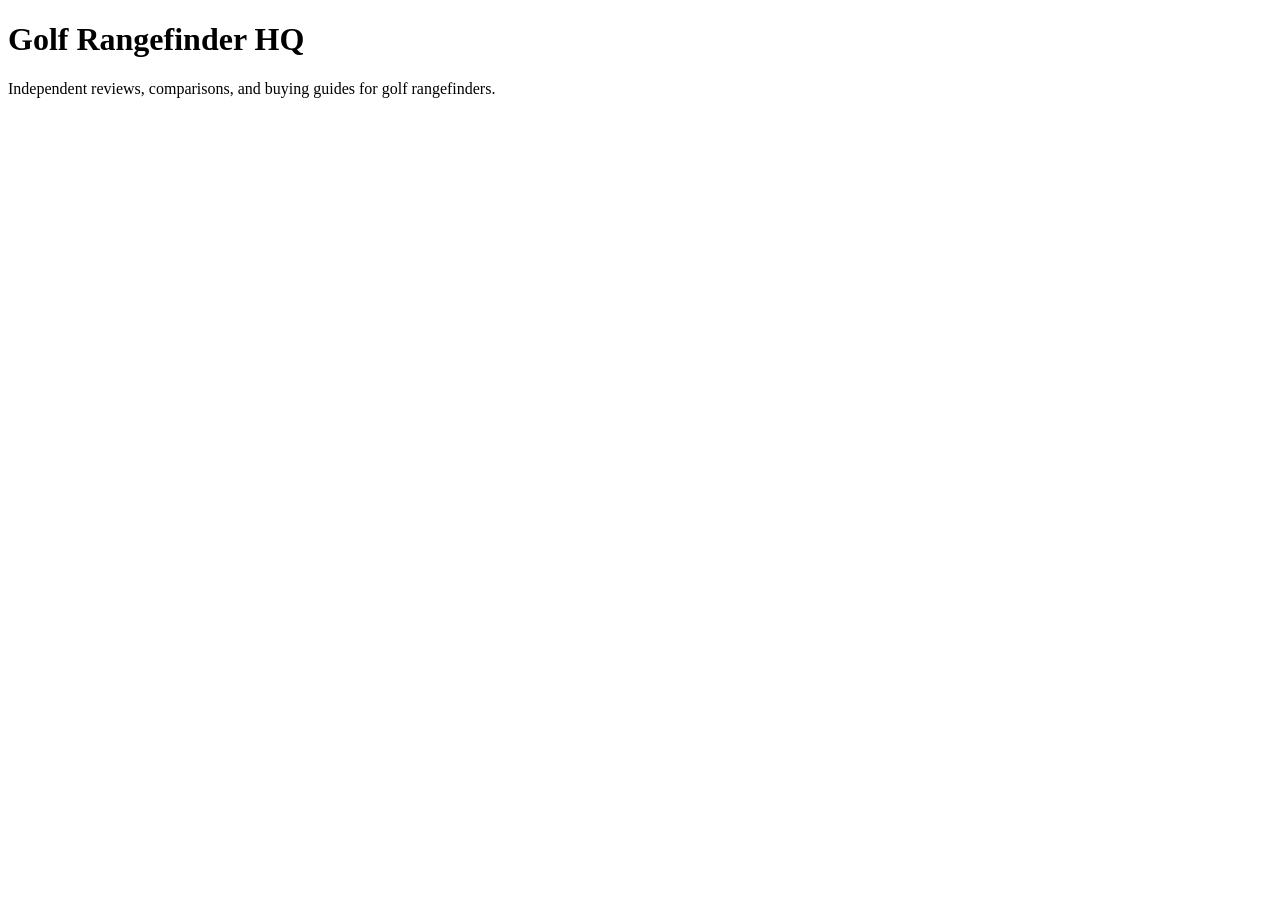
==== index.html @ c29e90dc "Add initial index.html for Golf Rangefinder HQ" ====
<!DOCTYPE html>
<html>
<head>
    <title>Golf Rangefinder HQ</title>
</head>
<body>
    <h1>Golf Rangefinder HQ</h1>
    <p>Independent reviews, comparisons, and buying guides for golf rangefinders.</p>
</body>
</html>
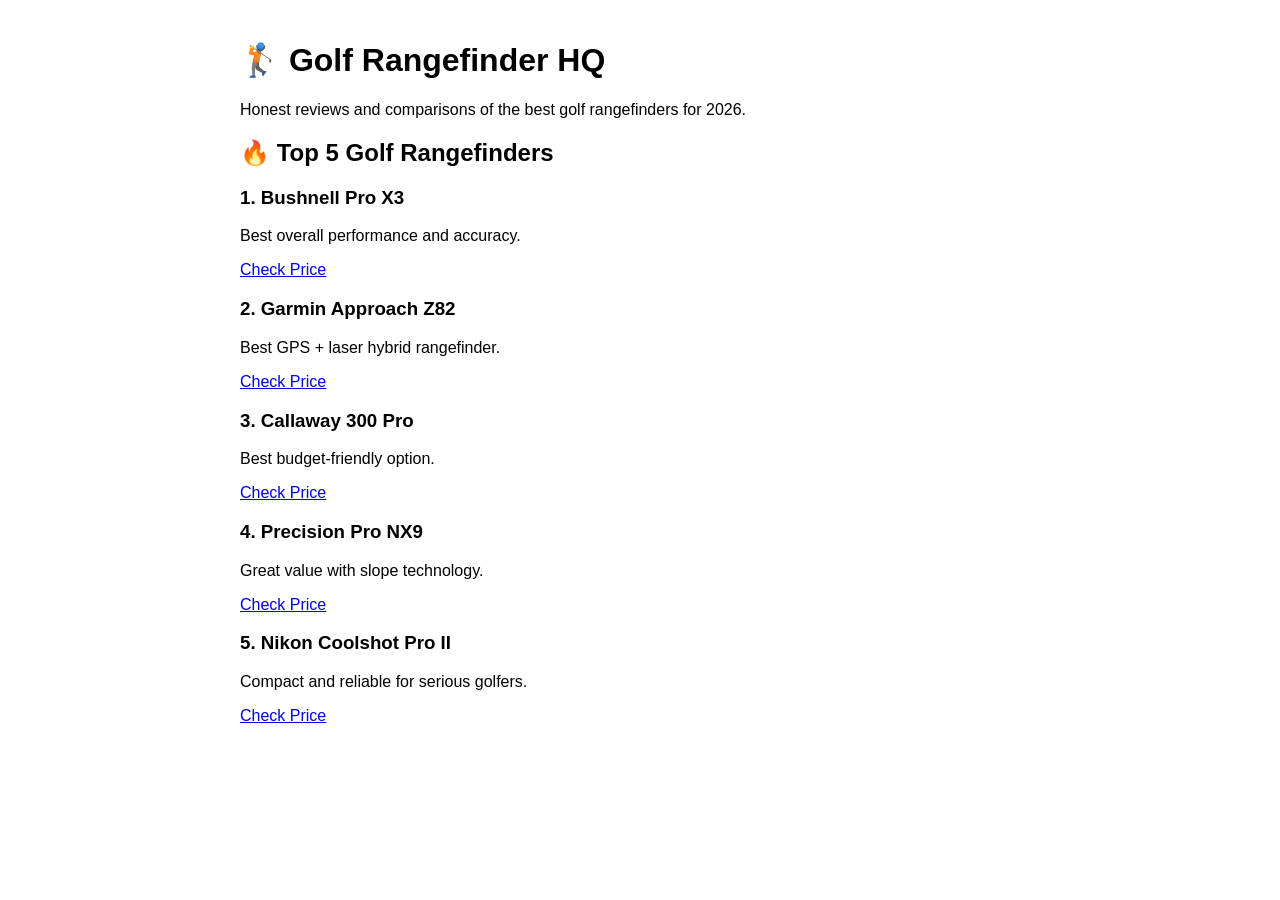
==== commit c9f0aebf: "Enhance index.html with new title and content Updated the title and added content for top golf range" ====
--- a/index.html
+++ b/index.html
@@ -1,10 +1,34 @@
 <!DOCTYPE html>
 <html>
 <head>
-    <title>Golf Rangefinder HQ</title>
+    <title>Golf Rangefinder HQ - Best Golf Rangefinders 2026</title>
 </head>
-<body>
-    <h1>Golf Rangefinder HQ</h1>
-    <p>Independent reviews, comparisons, and buying guides for golf rangefinders.</p>
+<body style="font-family: Arial; max-width: 800px; margin: auto; padding: 20px;">
+
+    <h1>🏌️ Golf Rangefinder HQ</h1>
+    <p>Honest reviews and comparisons of the best golf rangefinders for 2026.</p>
+
+    <h2>🔥 Top 5 Golf Rangefinders</h2>
+
+    <h3>1. Bushnell Pro X3</h3>
+    <p>Best overall performance and accuracy.</p>
+    <a href="YOUR-AFFILIATE-LINK-HERE">Check Price</a>
+
+    <h3>2. Garmin Approach Z82</h3>
+    <p>Best GPS + laser hybrid rangefinder.</p>
+    <a href="YOUR-AFFILIATE-LINK-HERE">Check Price</a>
+
+    <h3>3. Callaway 300 Pro</h3>
+    <p>Best budget-friendly option.</p>
+    <a href="YOUR-AFFILIATE-LINK-HERE">Check Price</a>
+
+    <h3>4. Precision Pro NX9</h3>
+    <p>Great value with slope technology.</p>
+    <a href="YOUR-AFFILIATE-LINK-HERE">Check Price</a>
+
+    <h3>5. Nikon Coolshot Pro II</h3>
+    <p>Compact and reliable for serious golfers.</p>
+    <a href="YOUR-AFFILIATE-LINK-HERE">Check Price</a>
+
 </body>
 </html>
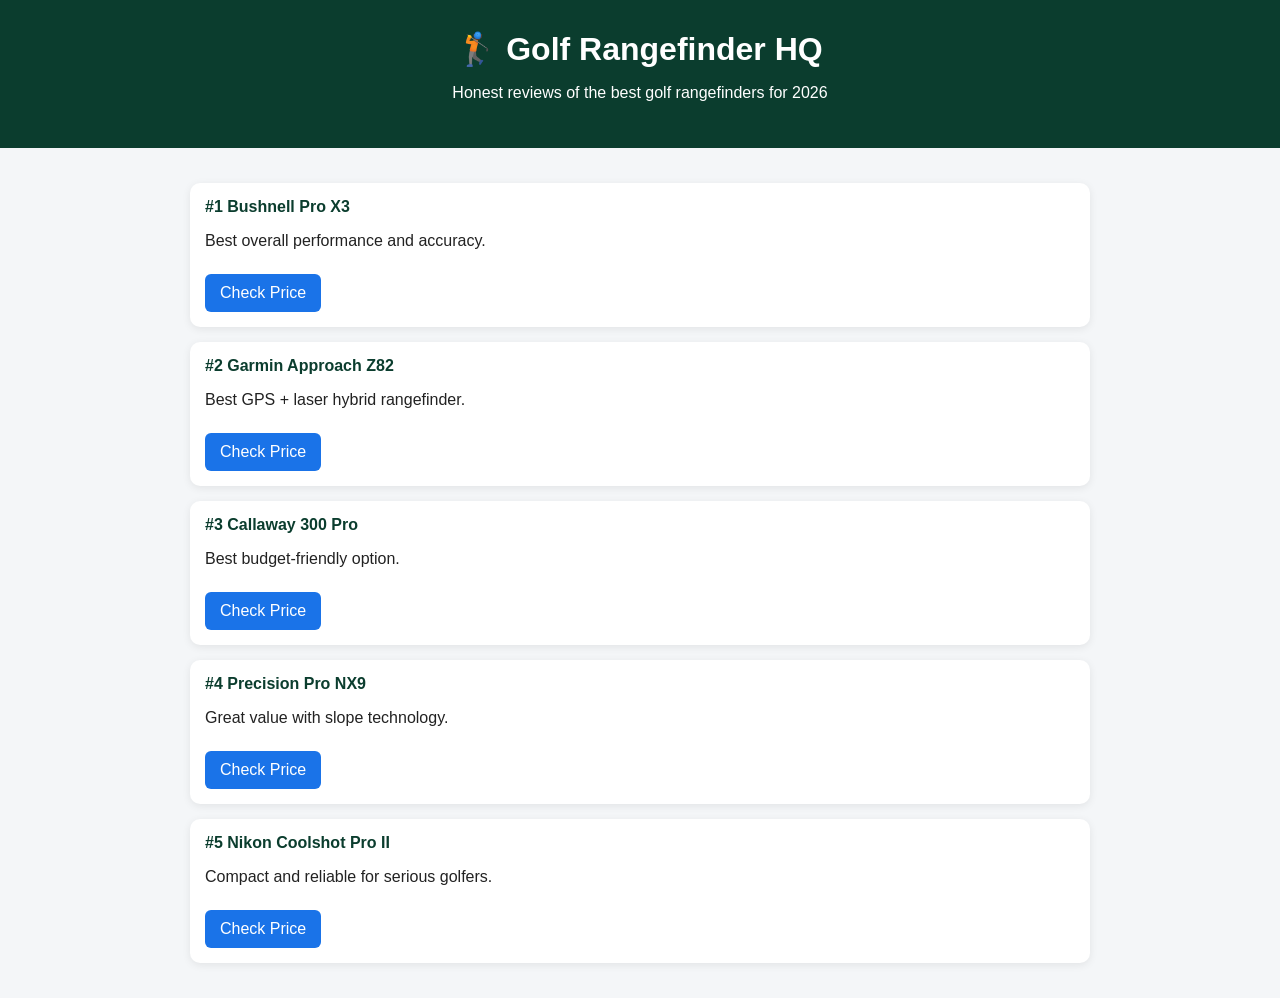
==== commit c6ff1f09: "Enhance index.html with styles and structured content Added styling and structured content for golf " ====
--- a/index.html
+++ b/index.html
@@ -1,34 +1,103 @@
 <!DOCTYPE html>
-<html>
+<html lang="en">
 <head>
-    <title>Golf Rangefinder HQ - Best Golf Rangefinders 2026</title>
+    <meta charset="UTF-8">
+    <title>Golf Rangefinder HQ - Best Rangefinders 2026</title>
+
+    <style>
+        body {
+            font-family: Arial, sans-serif;
+            margin: 0;
+            background: #f4f6f8;
+            color: #222;
+        }
+
+        .container {
+            max-width: 900px;
+            margin: auto;
+            padding: 20px;
+        }
+
+        header {
+            background: #0b3d2e;
+            color: white;
+            padding: 30px 20px;
+            text-align: center;
+        }
+
+        h1 {
+            margin: 0;
+        }
+
+        .card {
+            background: white;
+            padding: 15px;
+            margin: 15px 0;
+            border-radius: 10px;
+            box-shadow: 0 2px 8px rgba(0,0,0,0.08);
+        }
+
+        .btn {
+            display: inline-block;
+            padding: 10px 15px;
+            background: #1a73e8;
+            color: white;
+            text-decoration: none;
+            border-radius: 6px;
+            margin-top: 8px;
+        }
+
+        .btn:hover {
+            background: #1558b0;
+        }
+
+        .rank {
+            font-weight: bold;
+            color: #0b3d2e;
+        }
+    </style>
 </head>
-<body style="font-family: Arial; max-width: 800px; margin: auto; padding: 20px;">
 
+<body>
+
+<header>
     <h1>🏌️ Golf Rangefinder HQ</h1>
-    <p>Honest reviews and comparisons of the best golf rangefinders for 2026.</p>
+    <p>Honest reviews of the best golf rangefinders for 2026</p>
+</header>
 
-    <h2>🔥 Top 5 Golf Rangefinders</h2>
+<div class="container">
 
-    <h3>1. Bushnell Pro X3</h3>
-    <p>Best overall performance and accuracy.</p>
-    <a href="YOUR-AFFILIATE-LINK-HERE">Check Price</a>
+    <div class="card">
+        <div class="rank">#1 Bushnell Pro X3</div>
+        <p>Best overall performance and accuracy.</p>
+        <a class="btn" href="#">Check Price</a>
+    </div>
 
-    <h3>2. Garmin Approach Z82</h3>
-    <p>Best GPS + laser hybrid rangefinder.</p>
-    <a href="YOUR-AFFILIATE-LINK-HERE">Check Price</a>
+    <div class="card">
+        <div class="rank">#2 Garmin Approach Z82</div>
+        <p>Best GPS + laser hybrid rangefinder.</p>
+        <a class="btn" href="#">Check Price</a>
+    </div>
 
-    <h3>3. Callaway 300 Pro</h3>
-    <p>Best budget-friendly option.</p>
-    <a href="YOUR-AFFILIATE-LINK-HERE">Check Price</a>
+    <div class="card">
+        <div class="rank">#3 Callaway 300 Pro</div>
+        <p>Best budget-friendly option.</p>
+        <a class="btn" href="#">Check Price</a>
+    </div>
 
-    <h3>4. Precision Pro NX9</h3>
-    <p>Great value with slope technology.</p>
-    <a href="YOUR-AFFILIATE-LINK-HERE">Check Price</a>
+    <div class="card">
+        <div class="rank">#4 Precision Pro NX9</div>
+        <p>Great value with slope technology.</p>
+        <a class="btn" href="#">Check Price</a>
+    </div>
 
-    <h3>5. Nikon Coolshot Pro II</h3>
-    <p>Compact and reliable for serious golfers.</p>
-    <a href="YOUR-AFFILIATE-LINK-HERE">Check Price</a>
+    <div class="card">
+        <div class="rank">#5 Nikon Coolshot Pro II</div>
+        <p>Compact and reliable for serious golfers.</p>
+        <a class="btn" href="#">Check Price</a>
+    </div>
+
+</div>
 
 </body>
 </html>
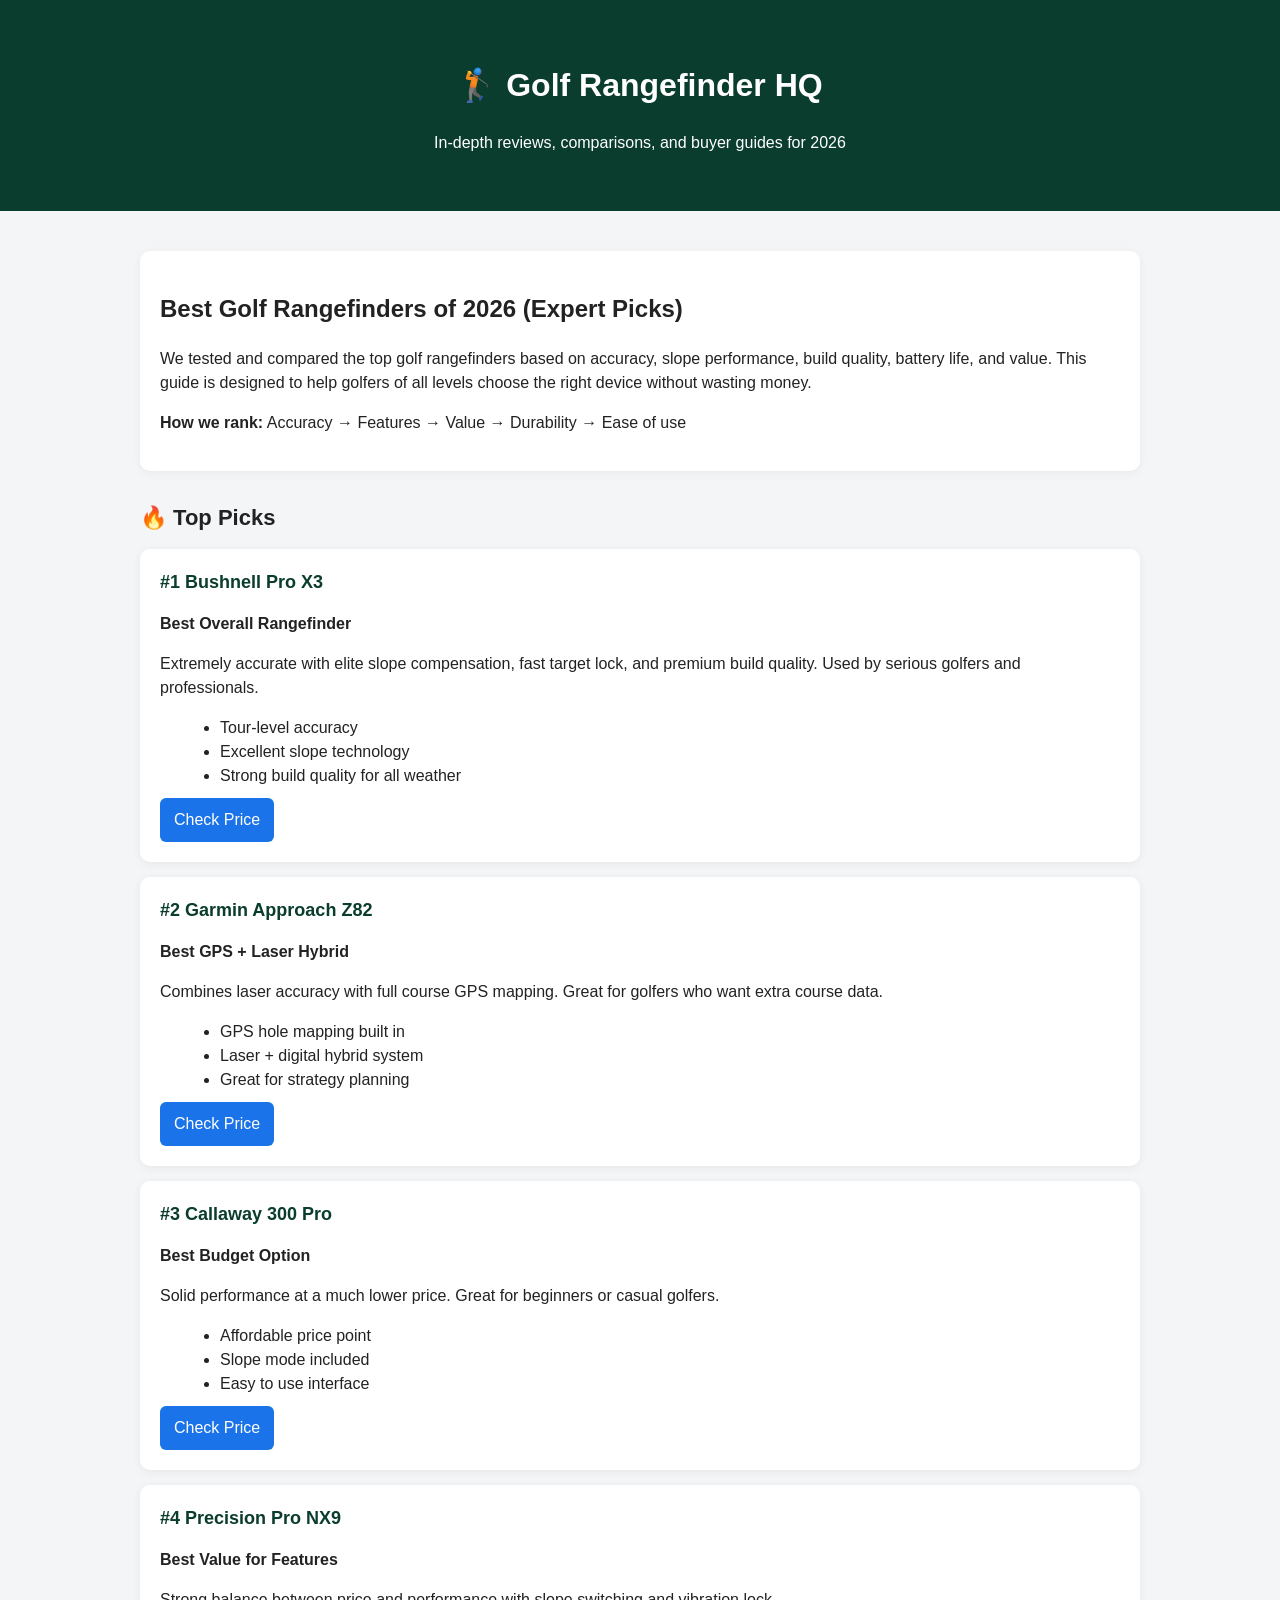
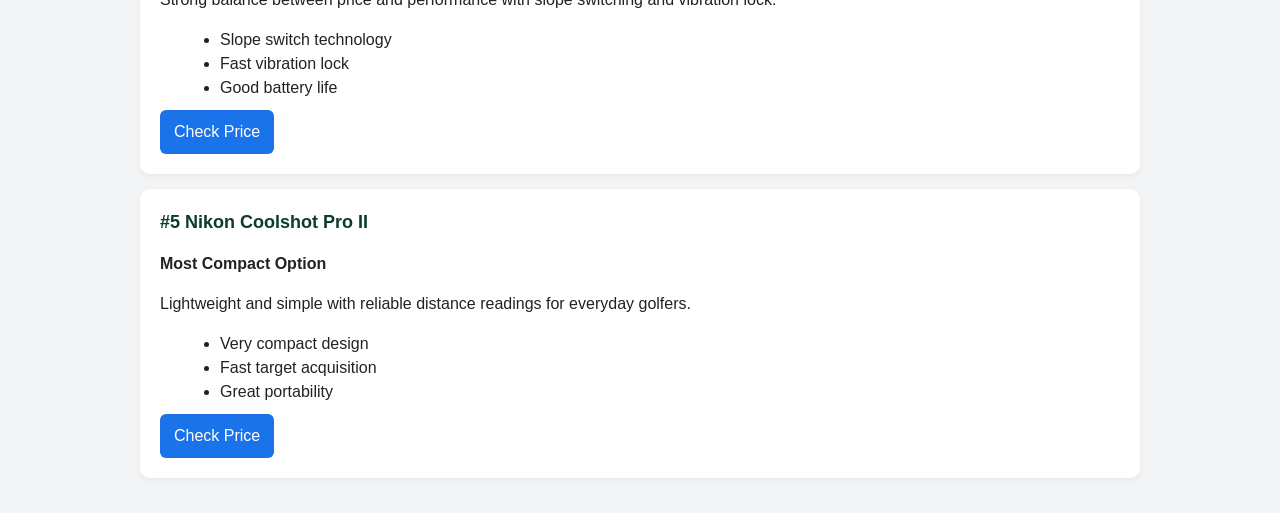
==== commit d5572e08: "Revise HTML structure and improve styling Updated content and styling for the Golf Rangefinder HQ pa" ====
--- a/index.html
+++ b/index.html
@@ -1,101 +1,175 @@
 <!DOCTYPE html>
 <html lang="en">
 <head>
-    <meta charset="UTF-8">
-    <title>Golf Rangefinder HQ - Best Rangefinders 2026</title>
+<meta charset="UTF-8">
+<title>Golf Rangefinder HQ - Best Golf Rangefinders 2026</title>
 
-    <style>
-        body {
-            font-family: Arial, sans-serif;
-            margin: 0;
-            background: #f4f6f8;
-            color: #222;
-        }
+<style>
+    body {
+        font-family: Arial, sans-serif;
+        margin: 0;
+        background: #f3f5f7;
+        color: #222;
+        line-height: 1.5;
+    }
 
-        .container {
-            max-width: 900px;
-            margin: auto;
-            padding: 20px;
-        }
+    header {
+        background: #0b3d2e;
+        color: white;
+        padding: 40px 20px;
+        text-align: center;
+    }
 
-        header {
-            background: #0b3d2e;
-            color: white;
-            padding: 30px 20px;
-            text-align: center;
-        }
+    .container {
+        max-width: 1000px;
+        margin: auto;
+        padding: 20px;
+    }
 
-        h1 {
-            margin: 0;
-        }
+    .intro {
+        background: white;
+        padding: 20px;
+        border-radius: 10px;
+        margin-top: 20px;
+        box-shadow: 0 2px 10px rgba(0,0,0,0.05);
+    }
 
-        .card {
-            background: white;
-            padding: 15px;
-            margin: 15px 0;
-            border-radius: 10px;
-            box-shadow: 0 2px 8px rgba(0,0,0,0.08);
-        }
+    .card {
+        background: white;
+        padding: 20px;
+        margin: 15px 0;
+        border-radius: 10px;
+        box-shadow: 0 2px 10px rgba(0,0,0,0.06);
+    }
 
-        .btn {
-            display: inline-block;
-            padding: 10px 15px;
-            background: #1a73e8;
-            color: white;
-            text-decoration: none;
-            border-radius: 6px;
-            margin-top: 8px;
-        }
+    .rank {
+        font-size: 18px;
+        font-weight: bold;
+        color: #0b3d2e;
+        margin-bottom: 5px;
+    }
 
-        .btn:hover {
-            background: #1558b0;
-        }
+    .btn {
+        display: inline-block;
+        padding: 10px 14px;
+        background: #1a73e8;
+        color: white;
+        text-decoration: none;
+        border-radius: 6px;
+        margin-top: 10px;
+    }
 
-        .rank {
-            font-weight: bold;
-            color: #0b3d2e;
-        }
-    </style>
+    .btn:hover {
+        background: #1558b0;
+    }
+
+    .section-title {
+        margin-top: 30px;
+        font-size: 22px;
+        font-weight: bold;
+    }
+
+    ul {
+        margin: 10px 0 0 20px;
+    }
+
+</style>
 </head>
 
 <body>
 
 <header>
     <h1>🏌️ Golf Rangefinder HQ</h1>
-    <p>Honest reviews of the best golf rangefinders for 2026</p>
+    <p>In-depth reviews, comparisons, and buyer guides for 2026</p>
 </header>
 
 <div class="container">
 
-    <div class="card">
-        <div class="rank">#1 Bushnell Pro X3</div>
-        <p>Best overall performance and accuracy.</p>
-        <a class="btn" href="#">Check Price</a>
-    </div>
+<div class="intro">
+    <h2>Best Golf Rangefinders of 2026 (Expert Picks)</h2>
+    <p>
+        We tested and compared the top golf rangefinders based on accuracy, slope performance,
+        build quality, battery life, and value. This guide is designed to help golfers of all levels
+        choose the right device without wasting money.
+    </p>
 
-    <div class="card">
-        <div class="rank">#2 Garmin Approach Z82</div>
-        <p>Best GPS + laser hybrid rangefinder.</p>
-        <a class="btn" href="#">Check Price</a>
-    </div>
+    <p>
+        <strong>How we rank:</strong> Accuracy → Features → Value → Durability → Ease of use
+    </p>
+</div>
 
-    <div class="card">
-        <div class="rank">#3 Callaway 300 Pro</div>
-        <p>Best budget-friendly option.</p>
-        <a class="btn" href="#">Check Price</a>
-    </div>
+<div class="section-title">🔥 Top Picks</div>
 
-    <div class="card">
-        <div class="rank">#4 Precision Pro NX9</div>
-        <p>Great value with slope technology.</p>
-        <a class="btn" href="#">Check Price</a>
-    </div>
+<div class="card">
+    <div class="rank">#1 Bushnell Pro X3</div>
+    <p><strong>Best Overall Rangefinder</strong></p>
+    <p>
+        Extremely accurate with elite slope compensation, fast target lock, and premium build quality.
+        Used by serious golfers and professionals.
+    </p>
+    <ul>
+        <li>Tour-level accuracy</li>
+        <li>Excellent slope technology</li>
+        <li>Strong build quality for all weather</li>
+    </ul>
+    <a class="btn" href="#">Check Price</a>
+</div>
 
-    <div class="card">
-        <div class="rank">#5 Nikon Coolshot Pro II</div>
-        <p>Compact and reliable for serious golfers.</p>
-        <a class="btn" href="#">Check Price</a>
-    </div>
+<div class="card">
+    <div class="rank">#2 Garmin Approach Z82</div>
+    <p><strong>Best GPS + Laser Hybrid</strong></p>
+    <p>
+        Combines laser accuracy with full course GPS mapping. Great for golfers who want extra course data.
+    </p>
+    <ul>
+        <li>GPS hole mapping built in</li>
+        <li>Laser + digital hybrid system</li>
+        <li>Great for strategy planning</li>
+    </ul>
+    <a class="btn" href="#">Check Price</a>
+</div>
+
+<div class="card">
+    <div class="rank">#3 Callaway 300 Pro</div>
+    <p><strong>Best Budget Option</strong></p>
+    <p>
+        Solid performance at a much lower price. Great for beginners or casual golfers.
+    </p>
+    <ul>
+        <li>Affordable price point</li>
+        <li>Slope mode included</li>
+        <li>Easy to use interface</li>
+    </ul>
+    <a class="btn" href="#">Check Price</a>
+</div>
+
+<div class="card">
+    <div class="rank">#4 Precision Pro NX9</div>
+    <p><strong>Best Value for Features</strong></p>
+    <p>
+        Strong balance between price and performance with slope switching and vibration lock.
+    </p>
+    <ul>
+        <li>Slope switch technology</li>
+        <li>Fast vibration lock</li>
+        <li>Good battery life</li>
+    </ul>
+    <a class="btn" href="#">Check Price</a>
+</div>
+
+<div class="card">
+    <div class="rank">#5 Nikon Coolshot Pro II</div>
+    <p><strong>Most Compact Option</strong></p>
+    <p>
+        Lightweight and simple with reliable distance readings for everyday golfers.
+    </p>
+    <ul>
+        <li>Very compact design</li>
+        <li>Fast target acquisition</li>
+        <li>Great portability</li>
+    </ul>
+    <a class="btn" href="#">Check Price</a>
+</div>
 
 </div>
 
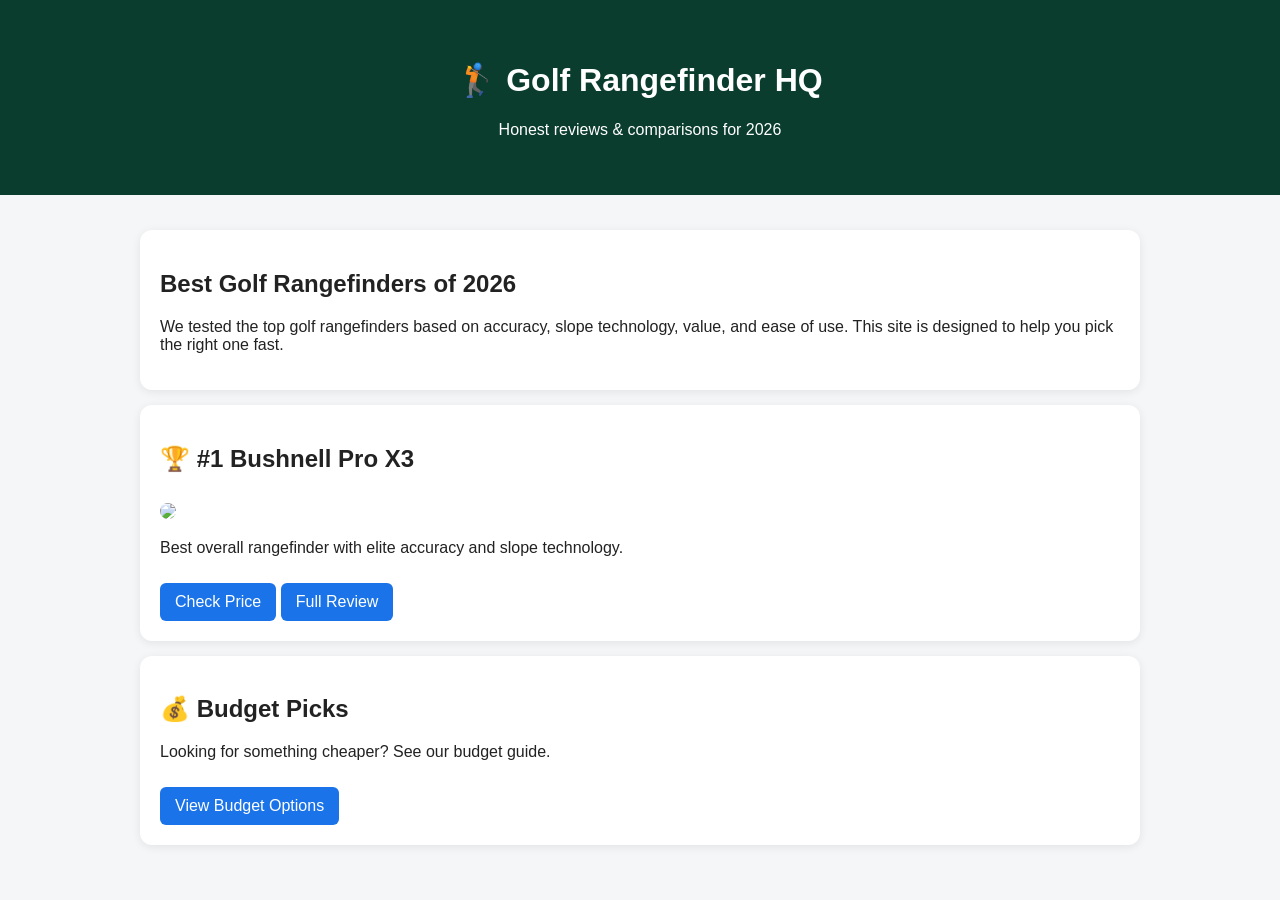
==== commit 499dce30: "Revise index.html for better layout and content Updated content and structure for improved clarity a" ====
--- a/index.html
+++ b/index.html
@@ -1,174 +1,42 @@
 <!DOCTYPE html>
-<html lang="en">
+<html>
 <head>
-<meta charset="UTF-8">
-<title>Golf Rangefinder HQ - Best Golf Rangefinders 2026</title>
-
-<style>
-    body {
-        font-family: Arial, sans-serif;
-        margin: 0;
-        background: #f3f5f7;
-        color: #222;
-        line-height: 1.5;
-    }
-
-    header {
-        background: #0b3d2e;
-        color: white;
-        padding: 40px 20px;
-        text-align: center;
-    }
-
-    .container {
-        max-width: 1000px;
-        margin: auto;
-        padding: 20px;
-    }
-
-    .intro {
-        background: white;
-        padding: 20px;
-        border-radius: 10px;
-        margin-top: 20px;
-        box-shadow: 0 2px 10px rgba(0,0,0,0.05);
-    }
-
-    .card {
-        background: white;
-        padding: 20px;
-        margin: 15px 0;
-        border-radius: 10px;
-        box-shadow: 0 2px 10px rgba(0,0,0,0.06);
-    }
-
-    .rank {
-        font-size: 18px;
-        font-weight: bold;
-        color: #0b3d2e;
-        margin-bottom: 5px;
-    }
-
-    .btn {
-        display: inline-block;
-        padding: 10px 14px;
-        background: #1a73e8;
-        color: white;
-        text-decoration: none;
-        border-radius: 6px;
-        margin-top: 10px;
-    }
-
-    .btn:hover {
-        background: #1558b0;
-    }
-
-    .section-title {
-        margin-top: 30px;
-        font-size: 22px;
-        font-weight: bold;
-    }
-
-    ul {
-        margin: 10px 0 0 20px;
-    }
-
-</style>
+    <title>Best Golf Rangefinders 2026</title>
+    <link rel="stylesheet" href="style.css">
 </head>
 
 <body>
 
 <header>
     <h1>🏌️ Golf Rangefinder HQ</h1>
-    <p>In-depth reviews, comparisons, and buyer guides for 2026</p>
+    <p>Honest reviews & comparisons for 2026</p>
 </header>
 
 <div class="container">
 
-<div class="intro">
-    <h2>Best Golf Rangefinders of 2026 (Expert Picks)</h2>
+<div class="card">
+    <h2>Best Golf Rangefinders of 2026</h2>
     <p>
-        We tested and compared the top golf rangefinders based on accuracy, slope performance,
-        build quality, battery life, and value. This guide is designed to help golfers of all levels
-        choose the right device without wasting money.
-    </p>
-
-    <p>
-        <strong>How we rank:</strong> Accuracy → Features → Value → Durability → Ease of use
+        We tested the top golf rangefinders based on accuracy, slope technology, value, and ease of use.
+        This site is designed to help you pick the right one fast.
     </p>
 </div>
 
-<div class="section-title">🔥 Top Picks</div>
+<div class="card">
+    <h2>🏆 #1 Bushnell Pro X3</h2>
 
-<div class="card">
-    <div class="rank">#1 Bushnell Pro X3</div>
-    <p><strong>Best Overall Rangefinder</strong></p>
-    <p>
-        Extremely accurate with elite slope compensation, fast target lock, and premium build quality.
-        Used by serious golfers and professionals.
-    </p>
-    <ul>
-        <li>Tour-level accuracy</li>
-        <li>Excellent slope technology</li>
-        <li>Strong build quality for all weather</li>
-    </ul>
+    <img src="images/bushnell.jpg">
+
+    <p>Best overall rangefinder with elite accuracy and slope technology.</p>
+
     <a class="btn" href="#">Check Price</a>
+    <a class="btn" href="reviews.html">Full Review</a>
 </div>
 
 <div class="card">
-    <div class="rank">#2 Garmin Approach Z82</div>
-    <p><strong>Best GPS + Laser Hybrid</strong></p>
-    <p>
-        Combines laser accuracy with full course GPS mapping. Great for golfers who want extra course data.
-    </p>
-    <ul>
-        <li>GPS hole mapping built in</li>
-        <li>Laser + digital hybrid system</li>
-        <li>Great for strategy planning</li>
-    </ul>
-    <a class="btn" href="#">Check Price</a>
-</div>
-
-<div class="card">
-    <div class="rank">#3 Callaway 300 Pro</div>
-    <p><strong>Best Budget Option</strong></p>
-    <p>
-        Solid performance at a much lower price. Great for beginners or casual golfers.
-    </p>
-    <ul>
-        <li>Affordable price point</li>
-        <li>Slope mode included</li>
-        <li>Easy to use interface</li>
-    </ul>
-    <a class="btn" href="#">Check Price</a>
-</div>
-
-<div class="card">
-    <div class="rank">#4 Precision Pro NX9</div>
-    <p><strong>Best Value for Features</strong></p>
-    <p>
-        Strong balance between price and performance with slope switching and vibration lock.
-    </p>
-    <ul>
-        <li>Slope switch technology</li>
-        <li>Fast vibration lock</li>
-        <li>Good battery life</li>
-    </ul>
-    <a class="btn" href="#">Check Price</a>
-</div>
-
-<div class="card">
-    <div class="rank">#5 Nikon Coolshot Pro II</div>
-    <p><strong>Most Compact Option</strong></p>
-    <p>
-        Lightweight and simple with reliable distance readings for everyday golfers.
-    </p>
-    <ul>
-        <li>Very compact design</li>
-        <li>Fast target acquisition</li>
-        <li>Great portability</li>
-    </ul>
-    <a class="btn" href="#">Check Price</a>
+    <h2>💰 Budget Picks</h2>
+    <p>Looking for something cheaper? See our budget guide.</p>
+    <a class="btn" href="budget-rangefinders.html">View Budget Options</a>
 </div>
 
 </div>
--- a/style.css
+++ b/style.css
@@ -0,0 +1,47 @@
+body {
+    font-family: Arial, sans-serif;
+    margin: 0;
+    background: #f4f6f8;
+    color: #222;
+}
+
+header {
+    background: #0b3d2e;
+    color: white;
+    padding: 40px 20px;
+    text-align: center;
+}
+
+.container {
+    max-width: 1000px;
+    margin: auto;
+    padding: 20px;
+}
+
+.card {
+    background: white;
+    padding: 20px;
+    margin: 15px 0;
+    border-radius: 12px;
+    box-shadow: 0 2px 10px rgba(0,0,0,0.08);
+}
+
+.btn {
+    display: inline-block;
+    padding: 10px 15px;
+    background: #1a73e8;
+    color: white;
+    text-decoration: none;
+    border-radius: 6px;
+    margin-top: 10px;
+}
+
+.btn:hover {
+    background: #1558b0;
+}
+
+img {
+    width: 100%;
+    border-radius: 10px;
+    margin-top: 10px;
+}
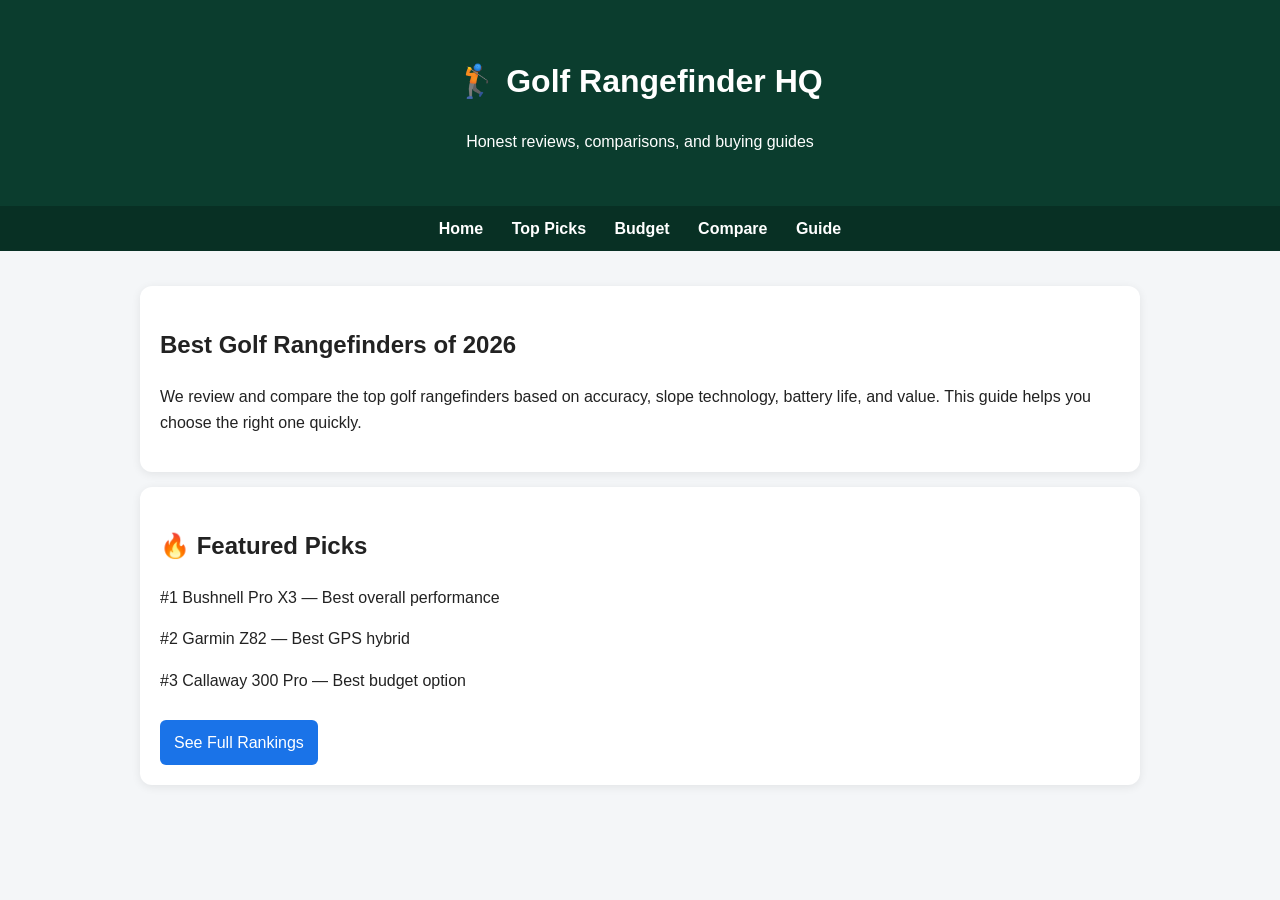
==== commit 5b77cffa: "Revise homepage content and add navigation links Updated content and structure of the homepage to in" ====
--- a/index.html
+++ b/index.html
@@ -9,34 +9,34 @@
 
 <header>
     <h1>🏌️ Golf Rangefinder HQ</h1>
-    <p>Honest reviews & comparisons for 2026</p>
+    <p>Honest reviews, comparisons, and buying guides</p>
 </header>
+
+<nav>
+    <a href="index.html">Home</a>
+    <a href="reviews.html">Top Picks</a>
+    <a href="budget.html">Budget</a>
+    <a href="compare.html">Compare</a>
+    <a href="buying-guide.html">Guide</a>
+</nav>
 
 <div class="container">
 
 <div class="card">
     <h2>Best Golf Rangefinders of 2026</h2>
     <p>
-        We tested the top golf rangefinders based on accuracy, slope technology, value, and ease of use.
-        This site is designed to help you pick the right one fast.
+        We review and compare the top golf rangefinders based on accuracy, slope technology,
+        battery life, and value. This guide helps you choose the right one quickly.
     </p>
 </div>
 
 <div class="card">
-    <h2>🏆 #1 Bushnell Pro X3</h2>
+    <h2>🔥 Featured Picks</h2>
+    <p>#1 Bushnell Pro X3 — Best overall performance</p>
+    <p>#2 Garmin Z82 — Best GPS hybrid</p>
+    <p>#3 Callaway 300 Pro — Best budget option</p>
 
-    <img src="images/bushnell.jpg">
-
-    <p>Best overall rangefinder with elite accuracy and slope technology.</p>
-
-    <a class="btn" href="#">Check Price</a>
-    <a class="btn" href="reviews.html">Full Review</a>
-</div>
-
-<div class="card">
-    <h2>💰 Budget Picks</h2>
-    <p>Looking for something cheaper? See our budget guide.</p>
-    <a class="btn" href="budget-rangefinders.html">View Budget Options</a>
+    <a class="btn" href="reviews.html">See Full Rankings</a>
 </div>
 
 </div>
--- a/style.css
+++ b/style.css
@@ -3,13 +3,31 @@
     margin: 0;
     background: #f4f6f8;
     color: #222;
+    line-height: 1.6;
 }
 
 header {
     background: #0b3d2e;
     color: white;
-    padding: 40px 20px;
+    padding: 35px 20px;
     text-align: center;
+}
+
+nav {
+    background: #083024;
+    padding: 10px;
+    text-align: center;
+}
+
+nav a {
+    color: white;
+    margin: 0 12px;
+    text-decoration: none;
+    font-weight: bold;
+}
+
+nav a:hover {
+    text-decoration: underline;
 }
 
 .container {
@@ -28,7 +46,7 @@
 
 .btn {
     display: inline-block;
-    padding: 10px 15px;
+    padding: 10px 14px;
     background: #1a73e8;
     color: white;
     text-decoration: none;
